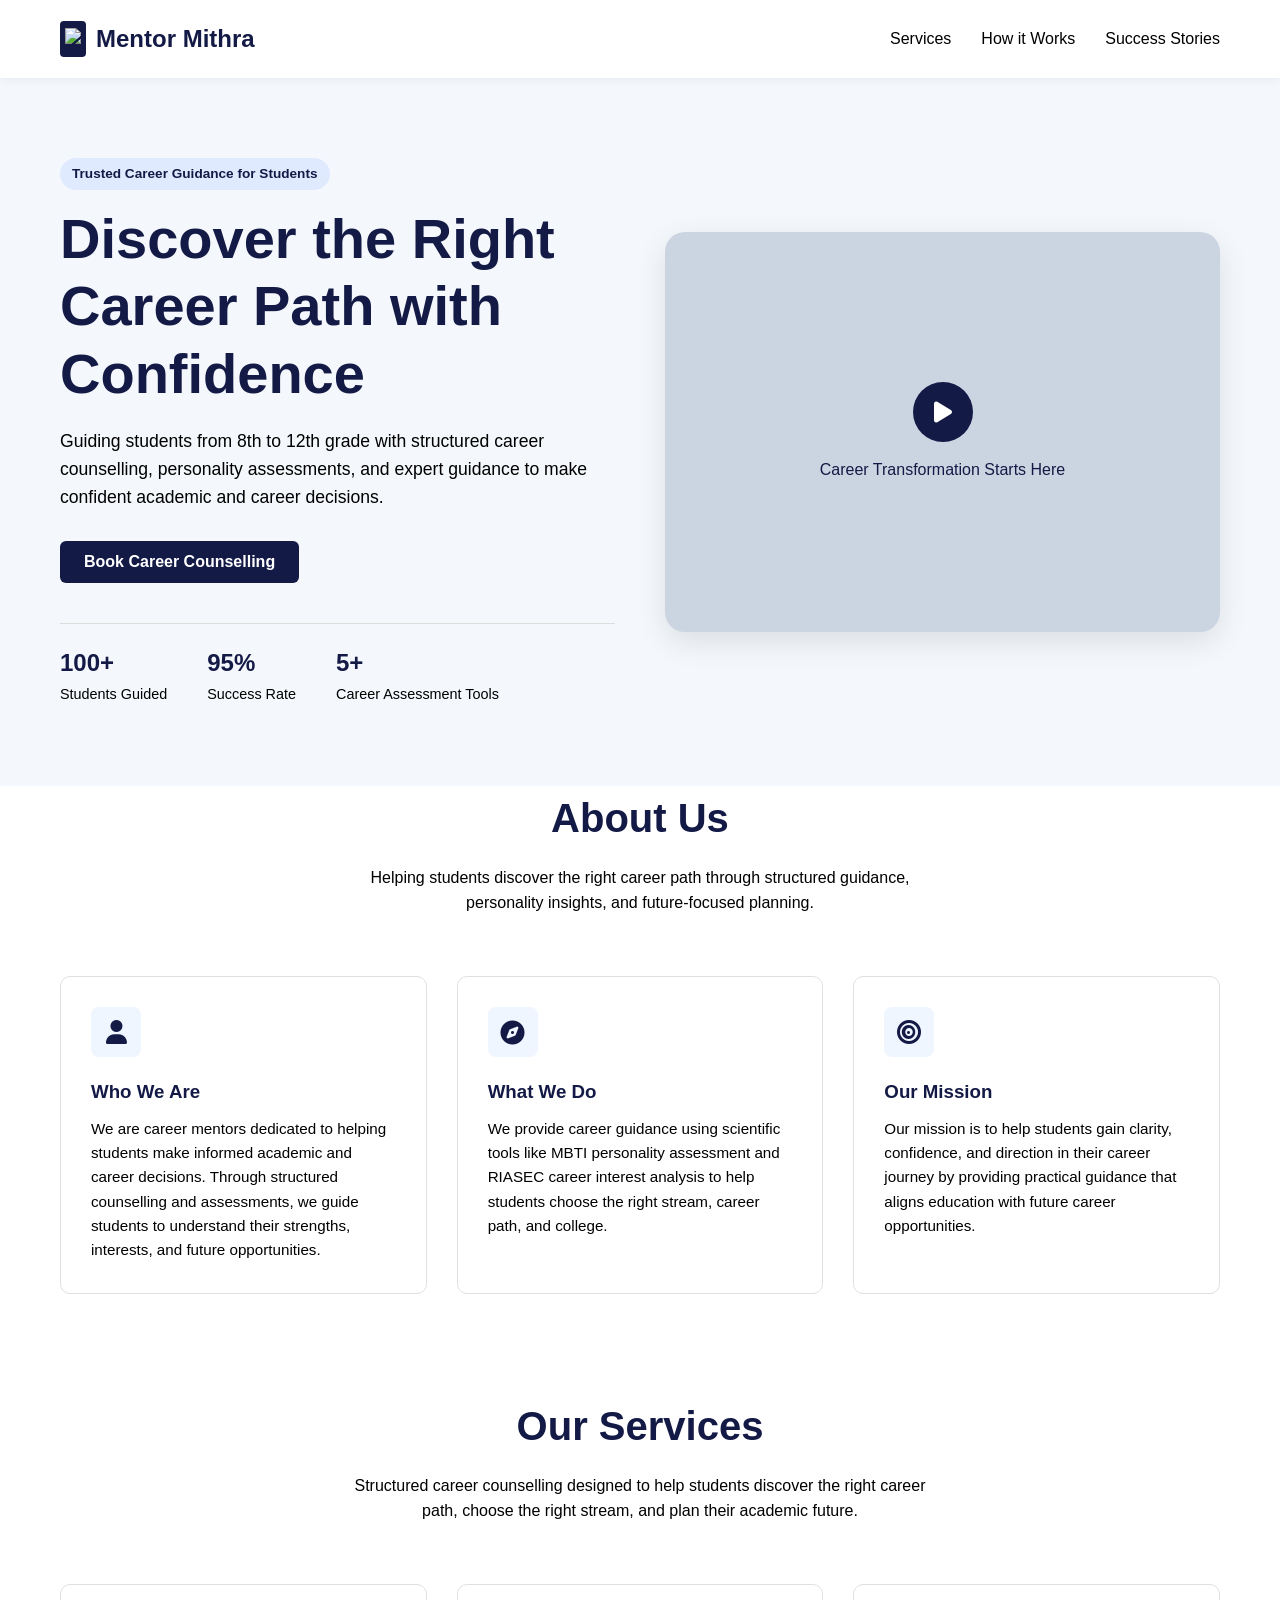
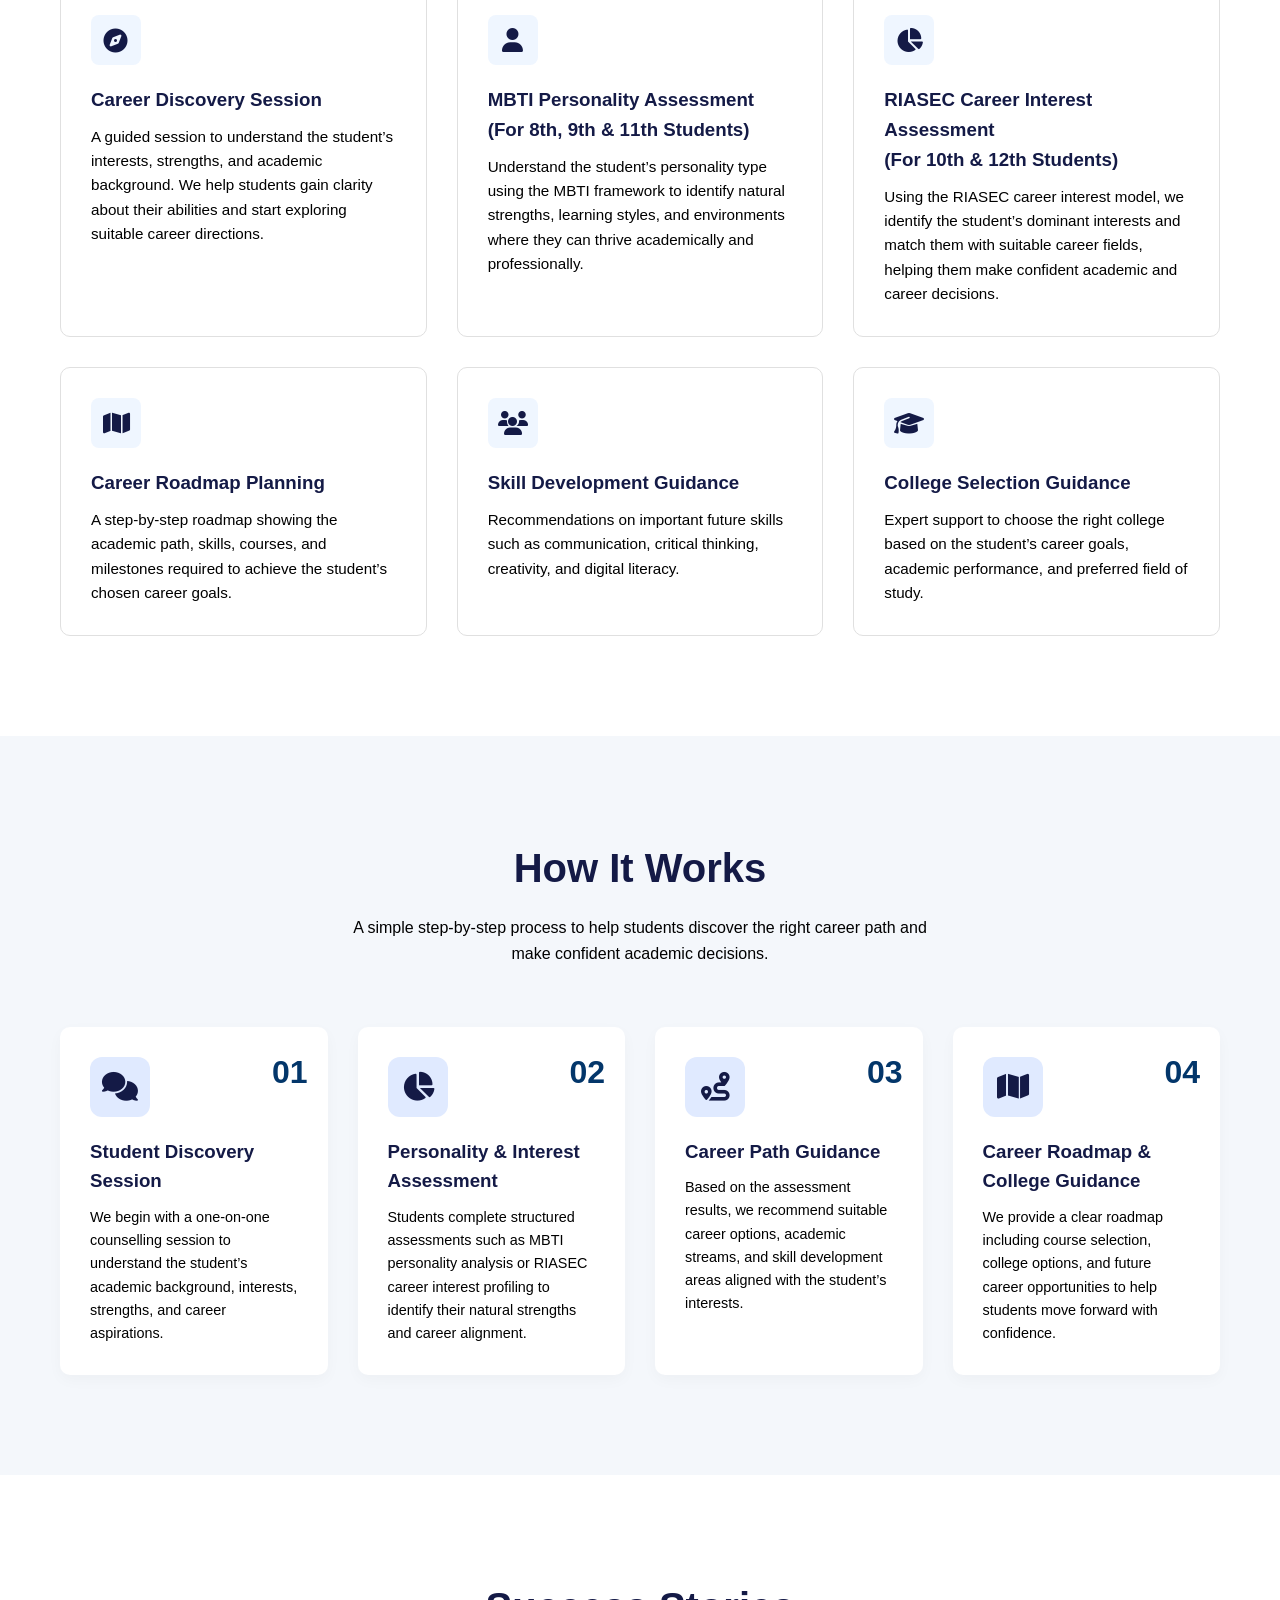
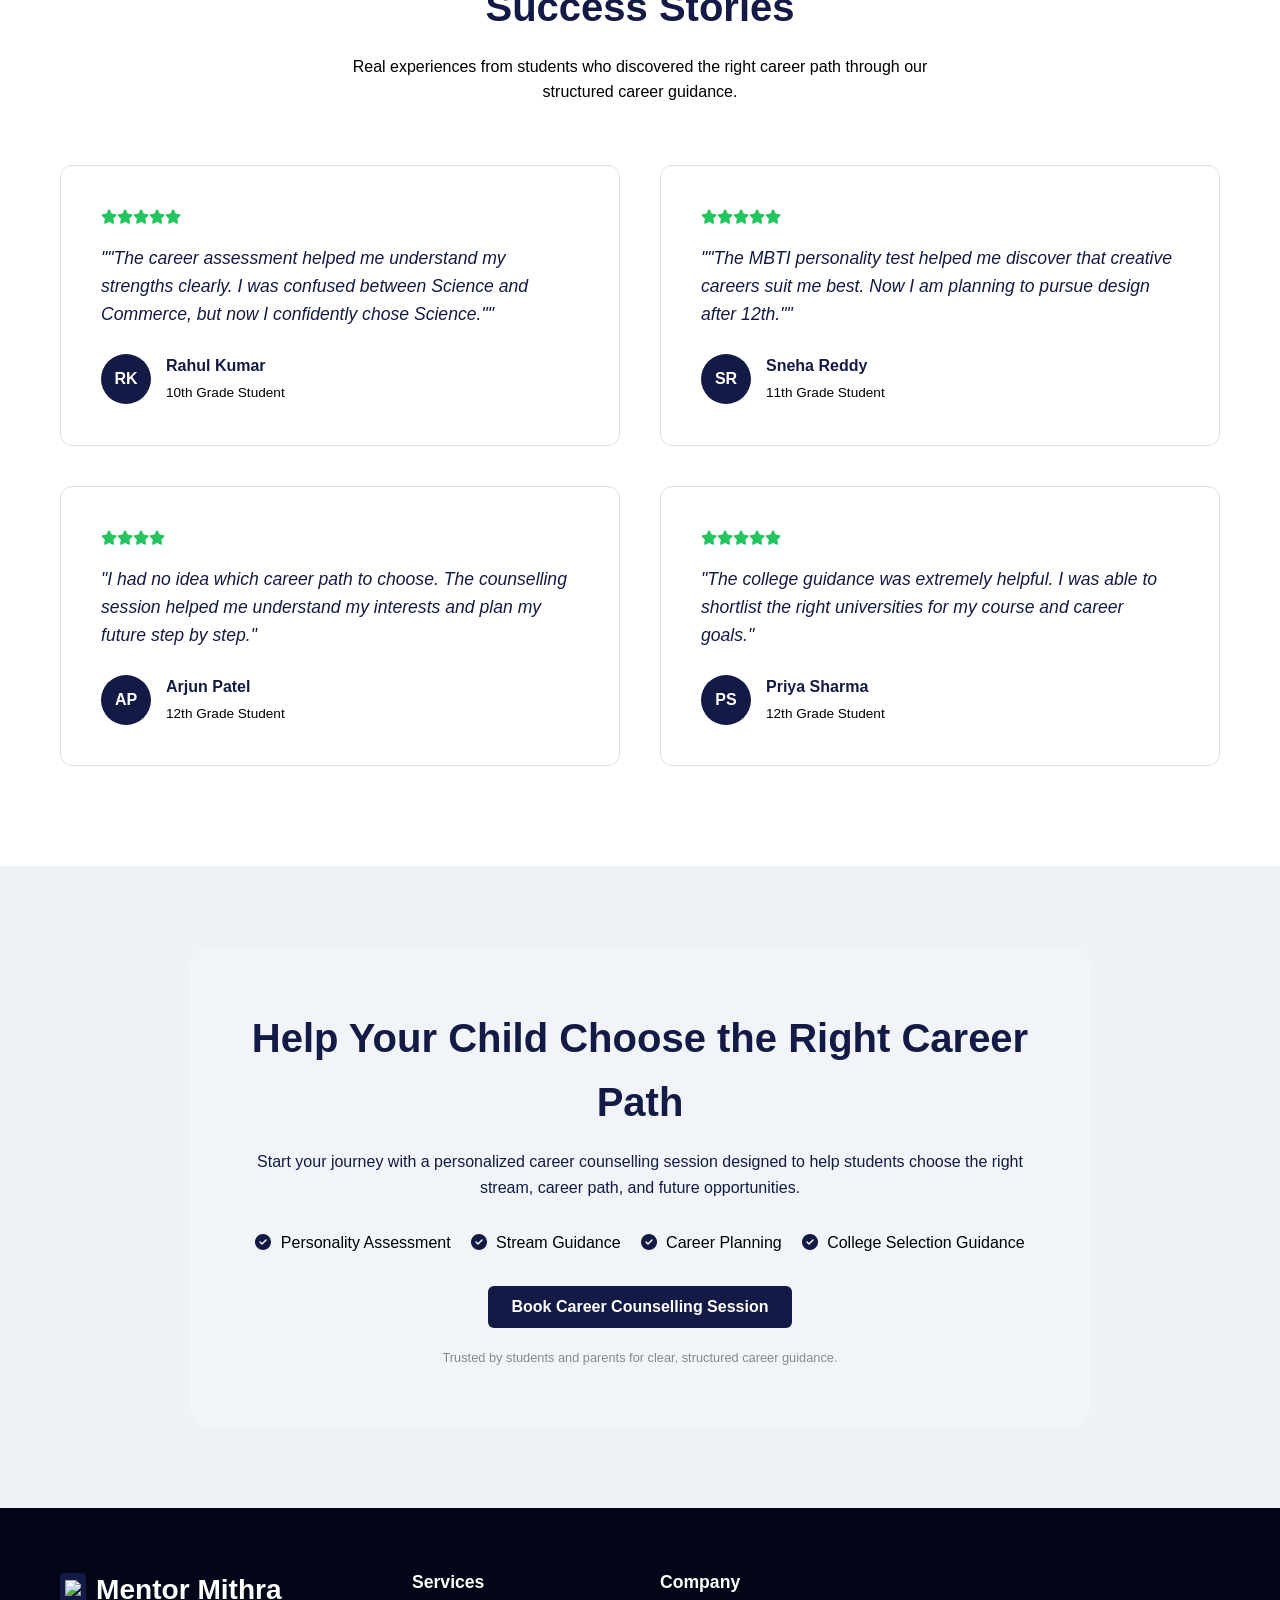
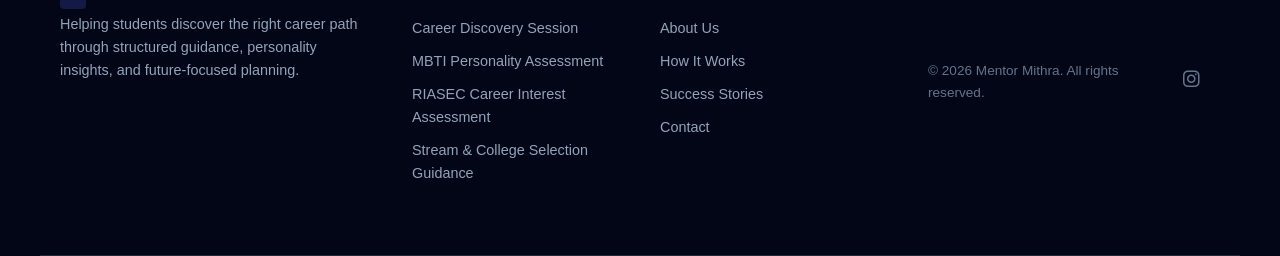
==== index.html @ abe8b74e "Update and rename Index.html to index.html" ====
<!DOCTYPE html>
<html lang="en">
<head>
    <meta charset="UTF-8">
    <meta name="viewport" content="width=device-width, initial-scale=1.0">
    <title>Mentor Mithra - Career Guide</title>
    <link rel="stylesheet" href="style.css">
    <link rel="stylesheet" href="https://cdnjs.cloudflare.com/ajax/libs/font-awesome/6.4.0/css/all.min.css">
</head>
<body>

    <nav class="navbar">
        <div class="container nav-container">
            <div class="logo">
                <span class="logo-icon"><img src="https://image2url.com/r2/default/images/1771439980403-c6d60716-f1ba-4df2-b7a6-7d9e9f1854a5.png",width= "30px", Height="30px"></span>
                Mentor Mithra
            </div>
            <ul class="nav-links">
                <li><a href="#services">Services</a></li>
                <li><a href="#how-it-works">How it Works</a></li>
                <li><a href="#success">Success Stories</a></li>
            </ul>
            <div class="mobile-toggle">
                <i class="fa-solid fa-bars"></i>
            </div>
        </div>
    </nav>

    <section class="hero">
        <div class="container hero-container">
            <div class="hero-content">
                <span class="badge">Trusted Career Guidance for Students</span>
                <h1>Discover the Right Career Path with Confidence</h1>
                <p>Guiding students from 8th to 12th grade with structured career counselling, personality assessments, and expert guidance to make confident academic and career decisions.</p>
                
                <div class="hero-btns">
                    <button class="btn btn-primary">Book Career Counselling</button>
                </div>

                <div class="hero-stats">
                    <div class="stat"><strong>100+</strong> <span>Students Guided</span></div>
                    <div class="stat"><strong>95%</strong> <span>Success Rate</span></div>
                    <div class="stat"><strong>5+</strong> <span>Career Assessment Tools</span></div>
                </div>
            </div>
            <div class="hero-image">
                <div class="video-placeholder">
                    <div class="play-button"><i class="fa-solid fa-play"></i></div>
                    <p>Career Transformation Starts Here</p>
                </div>
            </div>
        </div>
    </section>
    <section id="About Us" class="About Us">
        <div class="container">
            <div class="section-header">
                <h2>About Us</h2>
                <p>Helping students discover the right career path through structured guidance, personality insights, and future-focused planning.</p>
            </div>
            <div class="services-grid">
                <div class="service-card">
                    <div class="icon-box"><i class="fa-solid fa-user"></i></div>
                    <h3>Who We Are </h3>
                    <p>We are career mentors dedicated to helping students make informed academic and career decisions. Through structured counselling and assessments, we guide students to understand their strengths, interests, and future opportunities.</p>
                </div>
                <div class="service-card">
                    <div class="icon-box"><i class="fa-solid fa-compass"></i></div>
                    <h3>What We Do</h3>
                    <p>We provide career guidance using scientific tools like MBTI personality assessment and RIASEC career interest analysis to help students choose the right stream, career path, and college.</p>
                </div>
                <div class="service-card">
                    <div class="icon-box"><i class="fa-solid fa-bullseye"></i></div>
                    <h3>Our Mission</h3>
                    <p>Our mission is to help students gain clarity, confidence, and direction in their career journey by providing practical guidance that aligns education with future career opportunities.</p>
                </div>
                </div>
            </div>
        </div>
    </section>

    <section id="services" class="services">
        <div class="container">
            <div class="section-header">
                <h2>Our Services</h2>
                <p>Structured career counselling designed to help students discover the right career path, choose the right stream, and plan their academic future.</p>
            </div>
            <div class="services-grid">
                <div class="service-card">
                    <div class="icon-box"><i class="fa-solid fa-compass"></i></div>
                    <h3>Career Discovery Session</h3>
                    <p>A guided session to understand the student’s interests, strengths, and academic background. We help students gain clarity about their abilities and start exploring suitable career directions.</p>
                </div>
                <div class="service-card">
                    <div class="icon-box"><i class="fa-solid fa-user"></i></div>
                    <h3>MBTI Personality Assessment</br>(For 8th, 9th & 11th Students)</h3>
                    <p>Understand the student’s personality type using the MBTI framework to identify natural strengths, learning styles, and environments where they can thrive academically and professionally.</p>
                </div>
                <div class="service-card">
                    <div class="icon-box"><i class="fa-solid fa-chart-pie"></i></div>
                    <h3>RIASEC Career Interest Assessment</br>(For 10th & 12th Students)</h3>
                    <p>Using the RIASEC career interest model, we identify the student’s dominant interests and match them with suitable career fields, helping them make confident academic and career decisions.</p>
                </div>
                <div class="service-card">
                    <div class="icon-box"><i class="fa-solid fa-map"></i></div>
                    <h3>Career Roadmap Planning</h3>
                    <p>A step-by-step roadmap showing the academic path, skills, courses, and milestones required to achieve the student’s chosen career goals.</p>
                </div>
                <div class="service-card">
                    <div class="icon-box"><i class="fa-solid fa-users"></i></div>
                    <h3>Skill Development Guidance</h3>
                    <p>Recommendations on important future skills such as communication, critical thinking, creativity, and digital literacy.</p>
                </div>
                <div class="service-card">
                    <div class="icon-box"><i class="fa-solid fa-graduation-cap"></i></div>
                    <h3>College Selection Guidance</h3>
                    <p>Expert support to choose the right college based on the student’s career goals, academic performance, and preferred field of study.</p>
                </div>
            </div>
        </div>
    </section>

    <section id="how-it-works" class="how-it-works">
        <div class="container">
            <div class="section-header">
                <h2>How It Works</h2>
                <p>A simple step-by-step process to help students discover the right career path and make confident academic decisions.</p>
            </div>
            <div class="steps-grid">
                <div class="step-card">
                    <div class="step-icon"><i class="fa-solid fa-comments"></i></div>
                    <span class="step-number">01</span>
                    <h3>Student Discovery Session</h3>
                    <p>We begin with a one-on-one counselling session to understand the student’s academic background, interests, strengths, and career aspirations.</p>
                </div>
                <div class="step-card">
                    <div class="step-icon"><i class="fa-solid fa-chart-pie"></i></div>
                    <span class="step-number">02</span>
                    <h3>Personality & Interest Assessment</h3>
                    <p>Students complete structured assessments such as MBTI personality analysis or RIASEC career interest profiling to identify their natural strengths and career alignment.</p>
                </div>
                <div class="step-card">
                    <div class="step-icon"><i class="fa-solid fa-route"></i></div>
                    <span class="step-number">03</span>
                    <h3>Career Path Guidance</h3>
                    <p>Based on the assessment results, we recommend suitable career options, academic streams, and skill development areas aligned with the student’s interests.</p>
                </div>
                <div class="step-card">
                    <div class="step-icon"><i class="fa-solid fa-map"></i></div>
                    <span class="step-number">04</span>
                    <h3>Career Roadmap & College Guidance</h3>
                    <p>We provide a clear roadmap including course selection, college options, and future career opportunities to help students move forward with confidence.</p>
                </div>
            </div>
        </div>
    </section>

    <section id="success" class="testimonials">
        <div class="container">
            <div class="section-header">
                <h2>Success Stories</h2>
                <p>Real experiences from students who discovered the right career path through our structured career guidance.</p>
            </div>
            <div class="testimonial-grid">
                <div class="testi-card">
                    <div class="stars"><i class="fa-solid fa-star"></i><i class="fa-solid fa-star"></i><i class="fa-solid fa-star"></i><i class="fa-solid fa-star"></i><i class="fa-solid fa-star"></i></div>
                    <p>""The career assessment helped me understand my strengths clearly. I was confused between Science and Commerce, but now I confidently chose Science.""</p>
                    <div class="user-profile">
                        <div class="avatar">RK</div>
                        <div class="user-info">
                            <h4>Rahul Kumar</h4>
                            <span>10th Grade Student</span>
                        </div>
                    </div>
                </div>
                <div class="testi-card">
                    <div class="stars"><i class="fa-solid fa-star"></i><i class="fa-solid fa-star"></i><i class="fa-solid fa-star"></i><i class="fa-solid fa-star"></i><i class="fa-solid fa-star"></i></div>
                    <p>""The MBTI personality test helped me discover that creative careers suit me best. Now I am planning to pursue design after 12th.""</p>
                    <div class="user-profile">
                        <div class="avatar">SR</div>
                        <div class="user-info">
                            <h4>Sneha Reddy</h4>
                            <span>11th Grade Student</span>
                        </div>
                    </div>
                </div>
                <div class="testi-card">
                    <div class="stars"><i class="fa-solid fa-star"></i><i class="fa-solid fa-star"></i><i class="fa-solid fa-star"></i><i class="fa-solid fa-star"></i></div>
                    <p>"I had no idea which career path to choose. The counselling session helped me understand my interests and plan my future step by step."</p>
                    <div class="user-profile">
                        <div class="avatar">AP</div>
                        <div class="user-info">
                            <h4>Arjun Patel</h4>
                            <span>12th Grade Student</span>
                        </div>
                    </div>
                </div>
                <div class="testi-card">
                    <div class="stars"><i class="fa-solid fa-star"></i><i class="fa-solid fa-star"></i><i class="fa-solid fa-star"></i><i class="fa-solid fa-star"></i><i class="fa-solid fa-star"></i></div>
                    <p>"The college guidance was extremely helpful. I was able to shortlist the right universities for my course and career goals."</p>
                    <div class="user-profile">
                        <div class="avatar">PS</div>
                        <div class="user-info">
                            <h4>Priya Sharma</h4>
                            <span>12th Grade Student</span>
                        </div>
                    </div>
                </div>
            </div>
        </div>
    </section>

    <section class="cta-section">
        <div class="container">
            <div class="cta-box">
                <h2>Help Your Child Choose the Right Career Path</h2>
                <p>Start your journey with a personalized career counselling session designed to help students choose the right stream, career path, and future opportunities.</p>
                <div class="cta-features">
                    <span><i class="fa-solid fa-circle-check"></i> Personality Assessment</span>
                    <span><i class="fa-solid fa-circle-check"></i> Stream  Guidance</span>
                    <span><i class="fa-solid fa-circle-check"></i> Career Planning</span>
                    <span><i class="fa-solid fa-circle-check"></i> College Selection Guidance</span>
                </div>
                <div class="cta-btns">
                    <button class="btn btn-primary">Book Career Counselling Session</button>
                </div>
                <p class="small-text">Trusted by students and parents for clear, structured career guidance.</p>
            </div>
        </div>
    </section>

    <footer>
        <div class="container footer-container">
            <div class="footer-col">
                <div class="logo">
                    <span class="logo-icon"><img src="https://image2url.com/r2/default/images/1771439980403-c6d60716-f1ba-4df2-b7a6-7d9e9f1854a5.png",width= "30px", Height="30px"></span>
                    <H3>Mentor Mithra</H3>
                </div>
                <p>Helping students discover the right career path through structured guidance, personality insights, and future-focused planning.</p>
            </div>
            <div class="footer-col">
                <h4>Services</h4>
                <a>Career Discovery Session</a>
                <a>MBTI Personality Assessment</a>
                <a>RIASEC Career Interest Assessment</a>
                <a>Stream & College Selection Guidance</a>
            </div>
            <div class="footer-col">
                <h4>Company</h4>
                <a href="#About Us">About Us</a>
                <a href="#how-it-works">How It Works</a>
                <a href="#success">Success Stories</a>
                <a href="#">Contact</a>
            </div>
        <div class="container copyright">
            <p>&copy; 2026 Mentor Mithra. All rights reserved.</p>
            <div class="socials">
                <i class="fa-brands fa-instagram"></i>
            </div>
        </div>
    </footer>

    <script src="script.js"></script>
</body>
</html>
---- style.css ----
/* --- Variables & Reset --- */
:root {
    --primary-blue: #141a46;
    --dark-blue: #141a46;
    --light-bg: #f4f7fb;
    --white: #ffffff;
    --text-color: #141a46;
    --gray: #000000;
    --border-color: #e0e0e0;
    --transition: all 0.3s ease;
}

* {
    margin: 0;
    padding: 0;
    box-sizing: border-box;
    font-family: 'Segoe UI', Tahoma, Geneva, Verdana, sans-serif;
}

body {
    background-color: var(--white);
    color: var(--text-color);
    line-height: 1.6;
}

a { text-decoration: none; color: inherit; }
ul { list-style: none; }

.container {
    max-width: 1200px;
    margin: 0 auto;
    padding: 0 20px;
}

/* --- Buttons --- */
.btn {
    padding: 12px 24px;
    border-radius: 6px;
    font-weight: 600;
    cursor: pointer;
    font-size: 1rem;
    transition: var(--transition);
}

.btn-primary {
    background-color: var(--primary-blue);
    color: var(--white);
    border: none;
}

.btn-primary:hover {
    background-color: #004bd6;
}

.btn-outline {
    background-color: transparent;
    border: 1px solid var(--gray);
    color: var(--text-color);
    margin-left: 10px;
}

.btn-outline:hover {
    border-color: var(--primary-blue);
    color: var(--primary-blue);
}

.btn-outline-dark {
    background-color: white;
    border: 1px solid var(--gray);
    color: var(--text-color);
}

/* --- Navbar --- */
.navbar {
    padding: 20px 0;
    background-color: var(--white);
    position: sticky;
    top: 0;
    z-index: 1000;
    box-shadow: 0 2px 10px rgba(0,0,0,0.05);
}

.nav-container {
    display: flex;
    justify-content: space-between;
    align-items: center;
}

.logo {
    font-size: 1.5rem;
    font-weight: 700;
    display: flex;
    align-items: center;
    gap: 10px;
}

.logo-icon {
    background-color: var(--primary-blue);
    color: white;
    padding: 5px 5px;
    border-radius: 4px;
    font-size: 1rem;
}

.nav-links {
    display: flex;
    gap: 30px;
}

.nav-links a {
    font-weight: 500;
    color: var(--gray);
    transition: var(--transition);
}

.nav-links a:hover {
    color: var(--primary-blue);
}

.mobile-toggle {
    display: none;
    font-size: 1.5rem;
    cursor: pointer;
}

/* --- Hero Section --- */
.hero {
    background-color: var(--light-bg);
    padding: 80px 0;
}

.hero-container {
    display: flex;
    align-items: center;
    gap: 50px;
}

.hero-content {
    flex: 1;
}

.badge {
    background-color: #e0eaff;
    color: var(--primary-blue);
    padding: 5px 12px;
    border-radius: 20px;
    font-size: 0.85rem;
    font-weight: 600;
    display: inline-block;
    margin-bottom: 15px;
}

.hero-content h1 {
    font-size: 3.5rem;
    line-height: 1.2;
    margin-bottom: 20px;
    color: var(--dark-blue);
}

.highlight {
    color: var(--primary-blue);
}

.hero-content p {
    color: var(--gray);
    margin-bottom: 30px;
    font-size: 1.1rem;
}

.hero-stats {
    display: flex;
    gap: 40px;
    margin-top: 40px;
    border-top: 1px solid #ddd;
    padding-top: 20px;
}

.stat {
    display: flex;
    flex-direction: column;
}

.stat strong { font-size: 1.5rem; color: var(--dark-blue); }
.stat span { font-size: 0.9rem; color: var(--gray); }

.hero-image {
    flex: 1;
}

.video-placeholder {
    background-color: #cbd5e1;
    height: 400px;
    border-radius: 20px;
    display: flex;
    flex-direction: column;
    align-items: center;
    justify-content: center;
    position: relative;
    box-shadow: 0 10px 30px rgba(0,0,0,0.1);
}

.play-button {
    width: 60px;
    height: 60px;
    background-color: var(--primary-blue);
    color: white;
    border-radius: 50%;
    display: flex;
    align-items: center;
    justify-content: center;
    font-size: 1.5rem;
    margin-bottom: 15px;
    cursor: pointer;
}

/* --- Services Section --- */
.services {
    padding: 100px 0;
}

.section-header {
    text-align: center;
    max-width: 600px;
    margin: 0 auto 60px auto;
}

.section-header h2 {
    font-size: 2.5rem;
    margin-bottom: 15px;
    color: var(--dark-blue);
}

.section-header p {
    color: var(--gray);
}

.services-grid {
    display: grid;
    grid-template-columns: repeat(auto-fit, minmax(300px, 1fr));
    gap: 30px;
}

.service-card {
    background: var(--white);
    padding: 30px;
    border-radius: 10px;
    border: 1px solid var(--border-color);
    transition: var(--transition);
}

.service-card:hover {
    transform: translateY(-5px);
    box-shadow: 0 10px 20px rgba(0,0,0,0.05);
    border-color: var(--primary-blue);
}

.icon-box {
    width: 50px;
    height: 50px;
    background-color: #eff6ff;
    color: var(--primary-blue);
    border-radius: 8px;
    display: flex;
    align-items: center;
    justify-content: center;
    font-size: 1.5rem;
    margin-bottom: 20px;
}

.service-card h3 {
    margin-bottom: 10px;
    color: var(--dark-blue);
}

.service-card p {
    color: var(--gray);
    font-size: 0.95rem;
}

/* --- How It Works --- */
.how-it-works {
    background-color: var(--light-bg);
    padding: 100px 0;
}

.steps-grid {
    display: grid;
    grid-template-columns: repeat(auto-fit, minmax(250px, 1fr));
    gap: 30px;
}

.step-card {
    background: var(--white);
    padding: 30px;
    border-radius: 10px;
    position: relative;
    box-shadow: 0 5px 15px rgba(0,0,0,0.03);
}

.step-icon {
    width: 60px;
    height: 60px;
    background-color: #e0eaff;
    color: var(--primary-blue);
    border-radius: 12px;
    display: flex;
    align-items: center;
    justify-content: center;
    font-size: 1.8rem;
    margin-bottom: 20px;
}

.step-number {
    position: absolute;
    top: 20px;
    right: 20px;
    font-size: 2rem;
    font-weight: 700;
    color: #03366a;
}

.step-card h3 { margin-bottom: 10px; color: var(--dark-blue); }
.step-card p { color: var(--gray); font-size: 0.9rem; }

/* --- Testimonials --- */
.testimonials {
    padding: 100px 0;
}

.testimonial-grid {
    display: grid;
    grid-template-columns: repeat(2, 1fr);
    gap: 40px;
}

.testi-card {
    border: 1px solid var(--border-color);
    padding: 40px;
    border-radius: 12px;
}

.stars {
    color: #22c55e;
    margin-bottom: 15px;
    font-size: 0.9rem;
}

.testi-card p {
    font-size: 1.1rem;
    font-style: italic;
    margin-bottom: 25px;
    color: var(--dark-blue);
}

.user-profile {
    display: flex;
    align-items: center;
    gap: 15px;
}

.avatar {
    width: 50px;
    height: 50px;
    background-color: var(--primary-blue);
    color: white;
    border-radius: 50%;
    display: flex;
    align-items: center;
    justify-content: center;
    font-weight: 700;
}

.user-info h4 { font-size: 1rem; color: var(--dark-blue); }
.user-info span { font-size: 0.85rem; color: var(--gray); }

/* --- CTA Section --- */
.cta-section {
    padding: 80px 0;
    background-color: #eef2f6;
    display: flex;
    justify-content: center;
}

.cta-box {
    background-color: #f1f5f9;
    padding: 60px;
    border-radius: 20px;
    text-align: center;
    max-width: 900px;
    width: 100%;
}

.cta-box h2 {
    font-size: 2.5rem;
    margin-bottom: 15px;
    color: var(--dark-blue);
}

.cta-features {
    display: flex;
    justify-content: center;
    gap: 20px;
    flex-wrap: wrap;
    margin: 30px 0;
    color: var(--gray);
}

.cta-features i { color: var(--primary-blue); margin-right: 5px; }

.cta-btns {
    margin-bottom: 20px;
    display: flex;
    justify-content: center;
    gap: 15px;
}

.small-text { font-size: 0.8rem; color: #888; }

/* --- Footer --- */
footer {
    background-color: #020617;
    color: white;
    padding-top: 60px;
}

.footer-container {
    display: grid;
    grid-template-columns: 1.5fr 1fr 1fr 1.5fr;
    gap: 40px;
    padding-bottom: 60px;
    border-bottom: 1px solid #1e293b;
}

.footer-col h4 {
    margin-bottom: 20px;
    font-size: 1.1rem;
}

.footer-col a {
    display: block;
    color: #94a3b8;
    margin-bottom: 10px;
    font-size: 0.9rem;
}

.footer-col a:hover { color: white; }

.footer-col p { color: #94a3b8; font-size: 0.9rem; margin-bottom: 20px; }

.input-group {
    display: flex;
    background: #1e293b;
    border-radius: 6px;
    overflow: hidden;
}

.input-group input {
    background: transparent;
    border: none;
    padding: 10px;
    color: white;
    width: 100%;
    outline: none;
}

.input-group button {
    background: white;
    border: none;
    padding: 0 15px;
    cursor: pointer;
}

.copyright {
    padding: 20px 20px;
    display: flex;
    justify-content: space-between;
    align-items: center;
    font-size: 0.85rem;
    color: #64748b;
}

.socials i {
    font-size: 1.2rem;
    margin-left: 20px;
    cursor: pointer;
    transition: var(--transition);
}

.socials i:hover { color: white; }

/* --- Responsive Media Queries --- */
@media (max-width: 992px) {
    .hero h1 { font-size: 2.5rem; }
    .hero-image { display: none; } /* Optional: Hide heavy image on small desktop */
}

@media (max-width: 768px) {
    .nav-links {
        display: none; /* Hidden by default on mobile */
        flex-direction: column;
        position: absolute;
        top: 70px;
        left: 0;
        width: 100%;
        background-color: white;
        padding: 20px;
        box-shadow: 0 10px 10px rgba(0,0,0,0.1);
        text-align: center;
    }

    .nav-links.active { display: flex; }

    .mobile-toggle { display: block; }

    .hero-container { flex-direction: column; text-align: center; }
    
    .hero-stats { justify-content: center; }
    
    .testimonial-grid { grid-template-columns: 1fr; }
    
    .footer-container { grid-template-columns: 1fr 1fr; }
    
    .cta-btns { flex-direction: column; }
    .btn-outline { margin-left: 0; margin-top: 10px; }
}

@media (max-width: 480px) {
    .footer-container { grid-template-columns: 1fr; }
    .hero h1 { font-size: 2rem; }
}
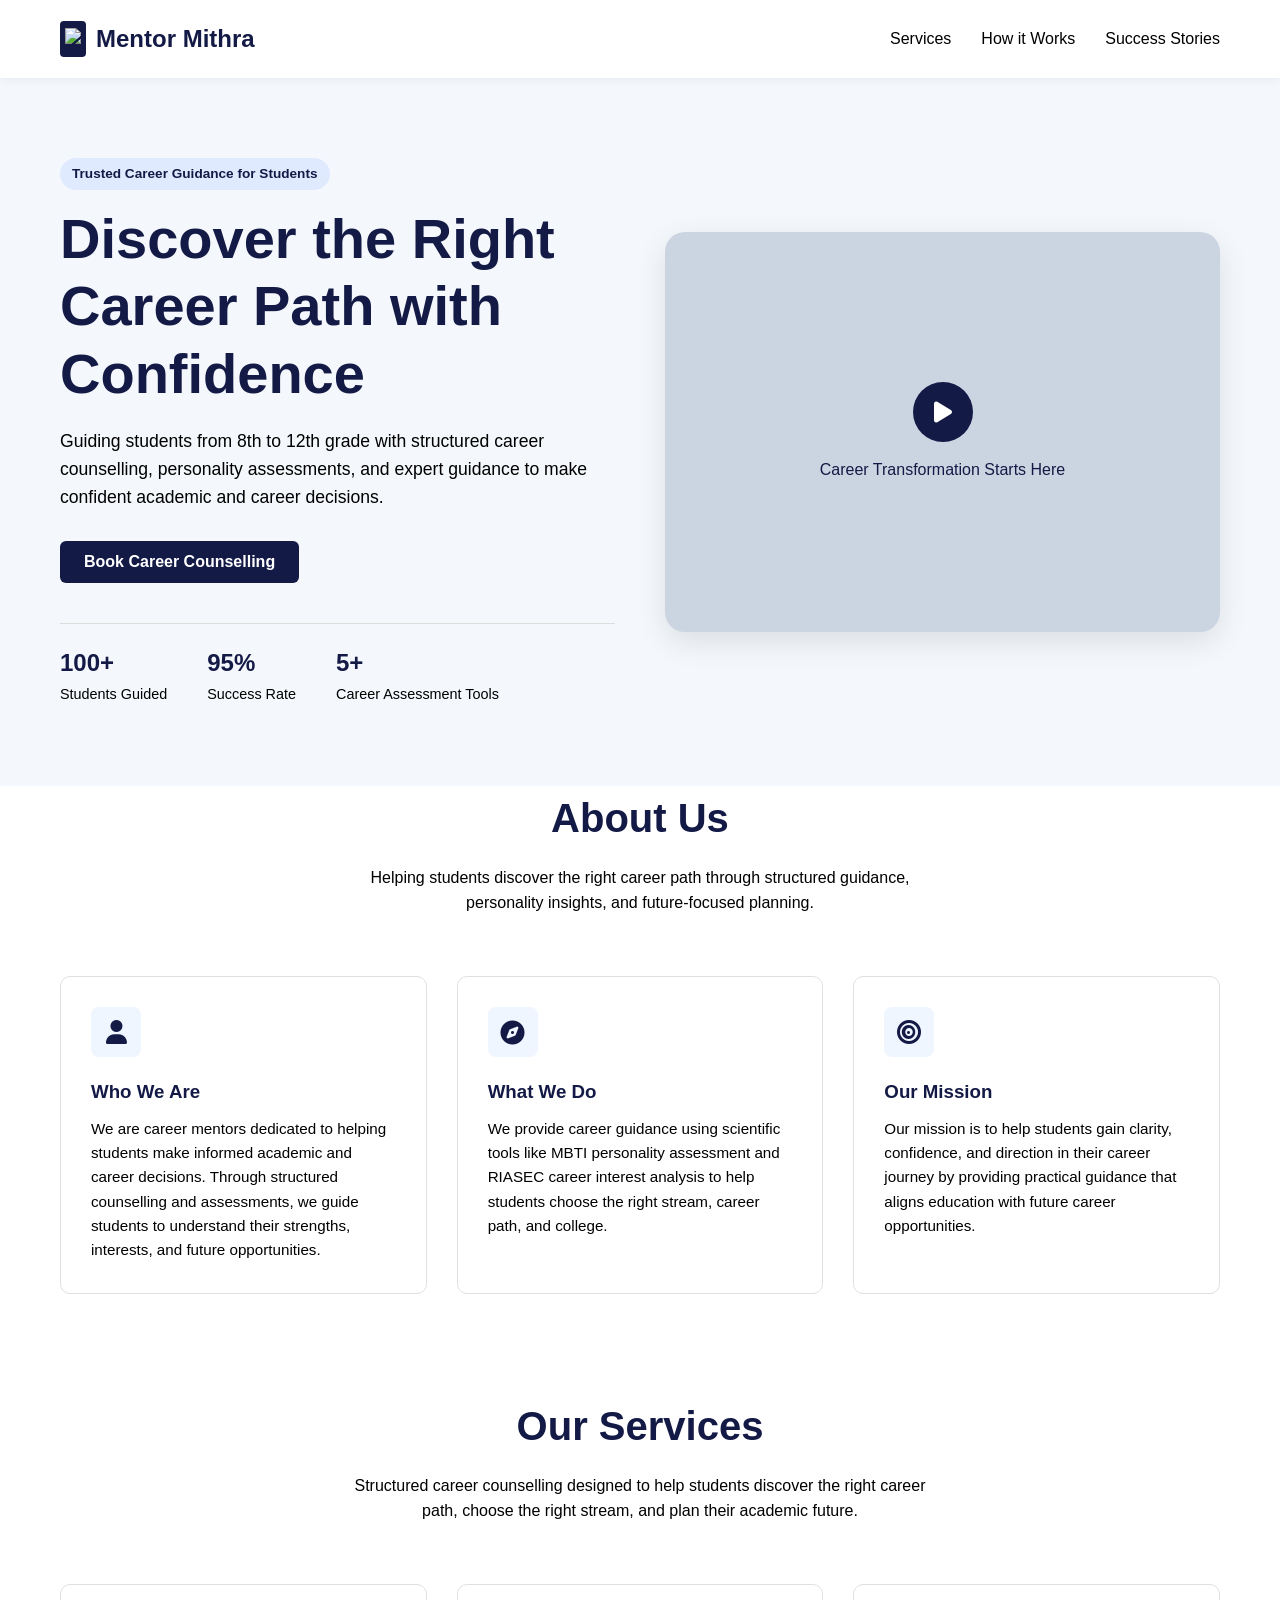
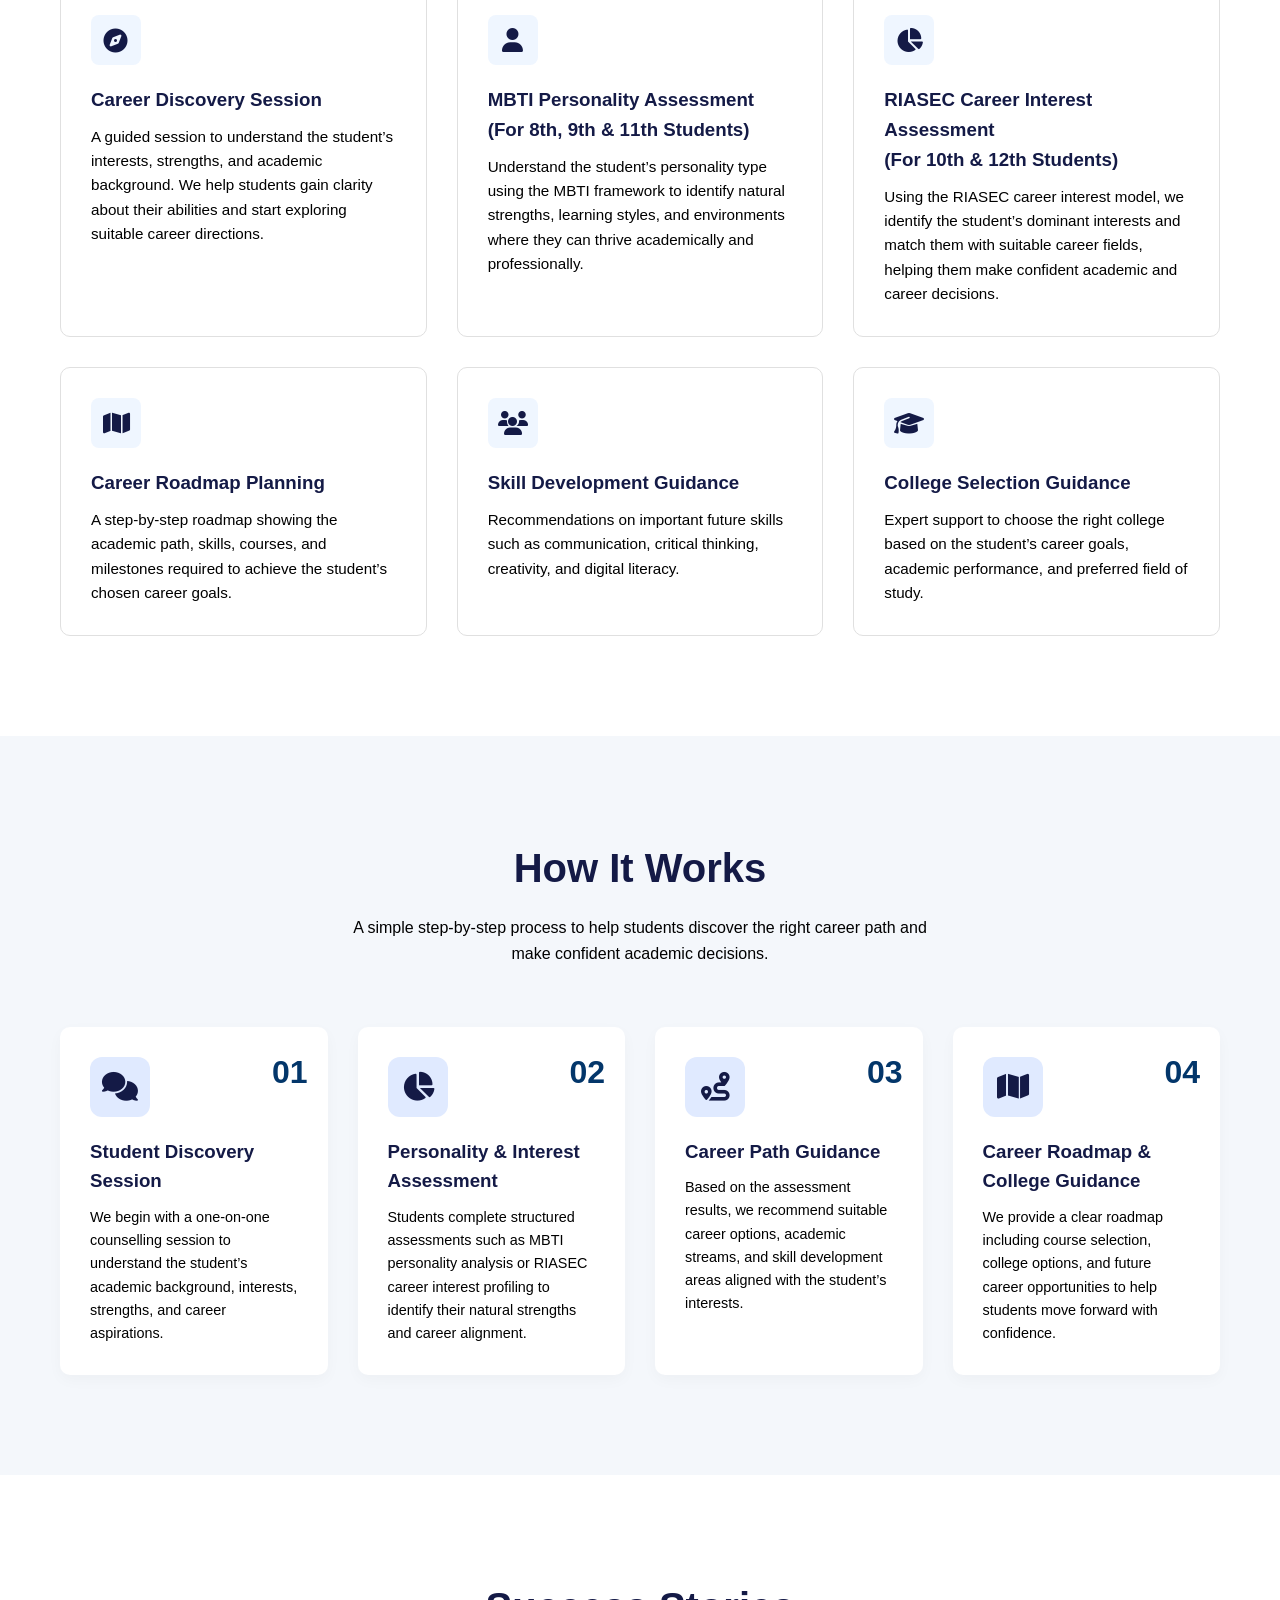
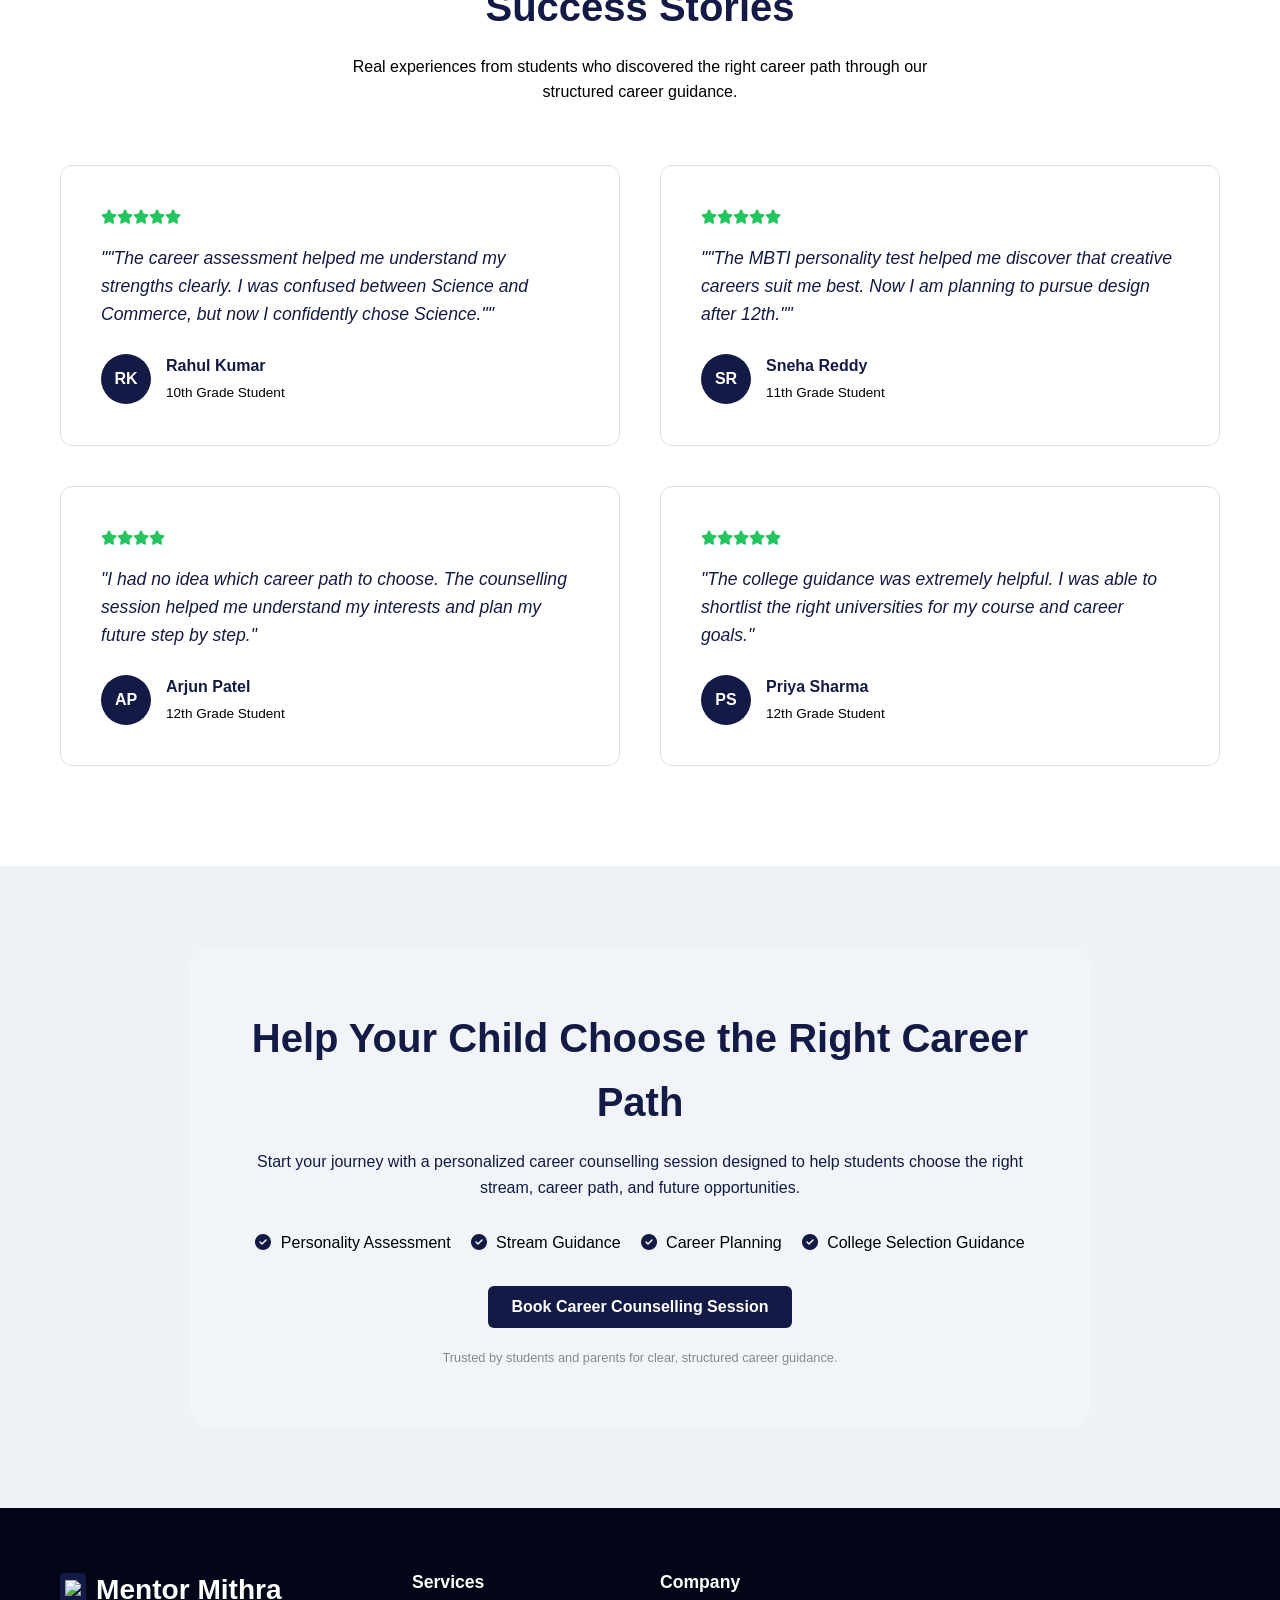
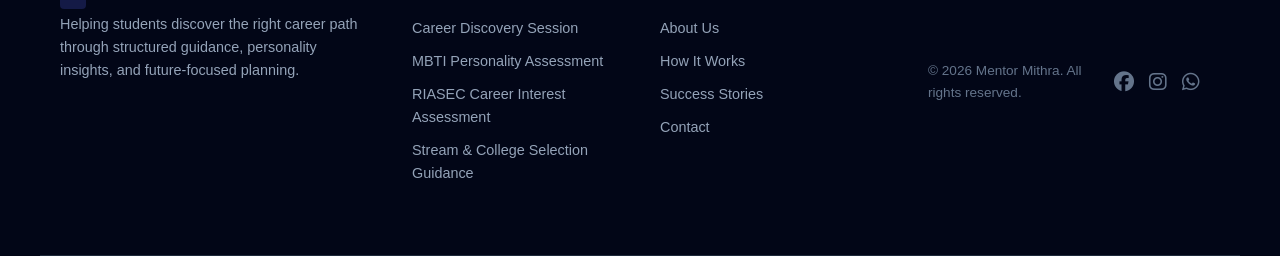
==== commit 90665820: "Update index.html" ====
--- a/index.html
+++ b/index.html
@@ -6,6 +6,125 @@
     <title>Mentor Mithra - Career Guide</title>
     <link rel="stylesheet" href="style.css">
     <link rel="stylesheet" href="https://cdnjs.cloudflare.com/ajax/libs/font-awesome/6.4.0/css/all.min.css">
+<meta charset="UTF-8">
+<meta name="viewport" content="width=device-width, initial-scale=1.0">
+
+<title>Career Counselling for Students in India | Mentor Mithra</title>
+
+<meta name="description" content="Mentor Mithra provides career counselling for students from 8th to 12th grade. Get expert guidance for stream selection, career planning, MBTI personality test, RIASEC career assessment, and college selection guidance in India.">
+
+<meta name="keywords" content="
+career counselling for students,
+career guidance for students,
+career counselling in hyderabad,
+career counselling in bangalore,
+career counselling in chennai,
+career counselling in vijayawada,
+career counselling in visakhapatnam,
+career guidance after 10th,
+career guidance after 12th,
+best career counsellor in india,
+career planning for students,
+career assessment test for students,
+mbti personality test for students,
+riasec career assessment,
+career guidance for school students,
+career options after 10th,
+career options after 12th,
+stream selection after 10th,
+college selection guidance,
+career guidance india
+">
+
+<meta name="robots" content="index, follow">
+<meta name="author" content="Mentor Mithra">
+
+<link rel="canonical" href="https://www.mentormithra.in">
+
+<!-- GEO TARGETING -->
+<meta name="geo.region" content="IN">
+<meta name="geo.placename" content="India">
+<meta name="geo.position" content="17.385044;78.486671">
+<meta name="ICBM" content="17.385044,78.486671">
+
+<!-- OPEN GRAPH (Social Media SEO) -->
+<meta property="og:title" content="Mentor Mithra | Career Counselling for Students">
+<meta property="og:description" content="Helping students from 8th to 12th choose the right career path with structured counselling, MBTI personality assessment, and RIASEC career guidance.">
+<meta property="og:url" content="https://www.mentormithra.in">
+<meta property="og:type" content="website">
+<meta property="og:image" content="https://image2url.com/r2/default/images/1771439980403-c6d60716-f1ba-4df2-b7a6-7d9e9f1854a5.png">
+
+<!-- TWITTER SEO -->
+<meta name="twitter:card" content="summary_large_image">
+<meta name="twitter:title" content="Mentor Mithra | Career Guidance for Students">
+<meta name="twitter:description" content="Career counselling for students after 10th and 12th with MBTI and RIASEC assessments.">
+
+<link rel="stylesheet" href="style.css">
+
+<link rel="stylesheet" href="https://cdnjs.cloudflare.com/ajax/libs/font-awesome/6.4.0/css/all.min.css">
+<script type="application/ld+json">
+{
+ "@context": "https://schema.org",
+ "@type": "Organization",
+ "name": "Mentor Mithra",
+ "url": "https://www.mentormithra.in",
+ "logo": "https://image2url.com/r2/default/images/1771439980403-c6d60716-f1ba-4df2-b7a6-7d9e9f1854a5.png",
+ "description": "Mentor Mithra provides career counselling and career guidance for students from 8th to 12th grade including MBTI personality assessment, RIASEC career assessment, stream selection guidance and college guidance.",
+ "sameAs": [
+   "https://www.instagram.com/"
+ ]
+}
+</script>
+<script type="application/ld+json">
+{
+ "@context": "https://schema.org",
+ "@type": "WebSite",
+ "name": "Mentor Mithra",
+ "url": "https://www.mentormithra.in",
+ "potentialAction": {
+   "@type": "SearchAction",
+   "target": "https://www.mentormithra.in/?s={search_term_string}",
+   "query-input": "required name=search_term_string"
+ }
+}
+</script>
+<script type="application/ld+json">
+{
+ "@context": "https://schema.org",
+ "@type": "Service",
+ "serviceType": "Career Counselling for Students",
+ "provider": {
+   "@type": "Organization",
+   "name": "Mentor Mithra",
+   "url": "https://www.mentormithra.in"
+ },
+ "areaServed": {
+   "@type": "Country",
+   "name": "India"
+ },
+ "description": "Career counselling services for students including career guidance after 10th and 12th, MBTI personality assessment, RIASEC career interest test, stream selection guidance and college selection support."
+}
+</script>
+<script type="application/ld+json">
+{
+ "@context": "https://schema.org",
+ "@type": "EducationalOrganization",
+ "name": "Mentor Mithra",
+ "url": "https://www.mentormithra.in",
+ "logo": "https://image2url.com/r2/default/images/1771439980403-c6d60716-f1ba-4df2-b7a6-7d9e9f1854a5.png",
+ "address": {
+   "@type": "PostalAddress",
+   "addressCountry": "IN"
+ },
+ "areaServed": [
+   "Hyderabad",
+   "Bangalore",
+   "Chennai",
+   "Vijayawada",
+   "Visakhapatnam"
+ ]
+}
+</script>
 </head>
 <body>
 
@@ -33,9 +152,11 @@
                 <h1>Discover the Right Career Path with Confidence</h1>
                 <p>Guiding students from 8th to 12th grade with structured career counselling, personality assessments, and expert guidance to make confident academic and career decisions.</p>
                 
-                <div class="hero-btns">
-                    <button class="btn btn-primary">Book Career Counselling</button>
-                </div>
+          <div class="hero-btns">
+    <a href="https://wa.me/919490589274?text=Hello%20Mentor%20Mithra,%20I%20would%20like%20to%20book%20a%20career%20counselling%20session." target="_blank">
+        <button class="btn btn-primary">Book Career Counselling</button>
+    </a>
+</div>
 
                 <div class="hero-stats">
                     <div class="stat"><strong>100+</strong> <span>Students Guided</span></div>
@@ -221,8 +342,10 @@
                     <span><i class="fa-solid fa-circle-check"></i> College Selection Guidance</span>
                 </div>
                 <div class="cta-btns">
-                    <button class="btn btn-primary">Book Career Counselling Session</button>
-                </div>
+    <a href="https://wa.me/919490589274?text=Hello%20Mentor%20Mithra,%20I%20would%20like%20to%20book%20a%20career%20counselling%20session." target="_blank">
+        <button class="btn btn-primary">Book Career Counselling Session</button>
+    </a>
+</div>
                 <p class="small-text">Trusted by students and parents for clear, structured career guidance.</p>
             </div>
         </div>
@@ -253,12 +376,24 @@
             </div>
         <div class="container copyright">
             <p>&copy; 2026 Mentor Mithra. All rights reserved.</p>
-            <div class="socials">
-                <i class="fa-brands fa-instagram"></i>
-            </div>
+                   <div class="socials">
+    <a href="https://www.facebook.com/mentormithra.in" target="_blank">
+        <i class="fa-brands fa-facebook"></i>
+    </a>
+
+    <a href="https://www.instagram.com/mentormithra.in" target="_blank">
+        <i class="fa-brands fa-instagram"></i>
+    </a>
+
+    <a href="https://wa.me/919490589274" target="_blank">
+        <i class="fa-brands fa-whatsapp"></i>
+    </a>
+</div>
         </div>
     </footer>
 
     <script src="script.js"></script>
 </body>
 </html>
+
+
--- a/style.css
+++ b/style.css
@@ -479,14 +479,20 @@
     color: #64748b;
 }
 
-.socials i {
-    font-size: 1.2rem;
-    margin-left: 20px;
-    cursor: pointer;
-    transition: var(--transition);
-}
-
-.socials i:hover { color: white; }
+.socials {
+    display: flex;
+    gap: 15px;
+    font-size: 20px;
+}
+
+.socials a {
+    color: inherit;
+    text-decoration: none;
+}
+
+.socials a:hover {
+    color: #25D366; /* hover effect */
+}
 
 /* --- Responsive Media Queries --- */
 @media (max-width: 992px) {
@@ -527,4 +533,5 @@
 @media (max-width: 480px) {
     .footer-container { grid-template-columns: 1fr; }
     .hero h1 { font-size: 2rem; }
-}+
+}
--- a/style.css
+++ b/style.css
@@ -479,14 +479,20 @@
     color: #64748b;
 }
 
-.socials i {
-    font-size: 1.2rem;
-    margin-left: 20px;
-    cursor: pointer;
-    transition: var(--transition);
-}
-
-.socials i:hover { color: white; }
+.socials {
+    display: flex;
+    gap: 15px;
+    font-size: 20px;
+}
+
+.socials a {
+    color: inherit;
+    text-decoration: none;
+}
+
+.socials a:hover {
+    color: #25D366; /* hover effect */
+}
 
 /* --- Responsive Media Queries --- */
 @media (max-width: 992px) {
@@ -527,4 +533,5 @@
 @media (max-width: 480px) {
     .footer-container { grid-template-columns: 1fr; }
     .hero h1 { font-size: 2rem; }
-}+
+}
